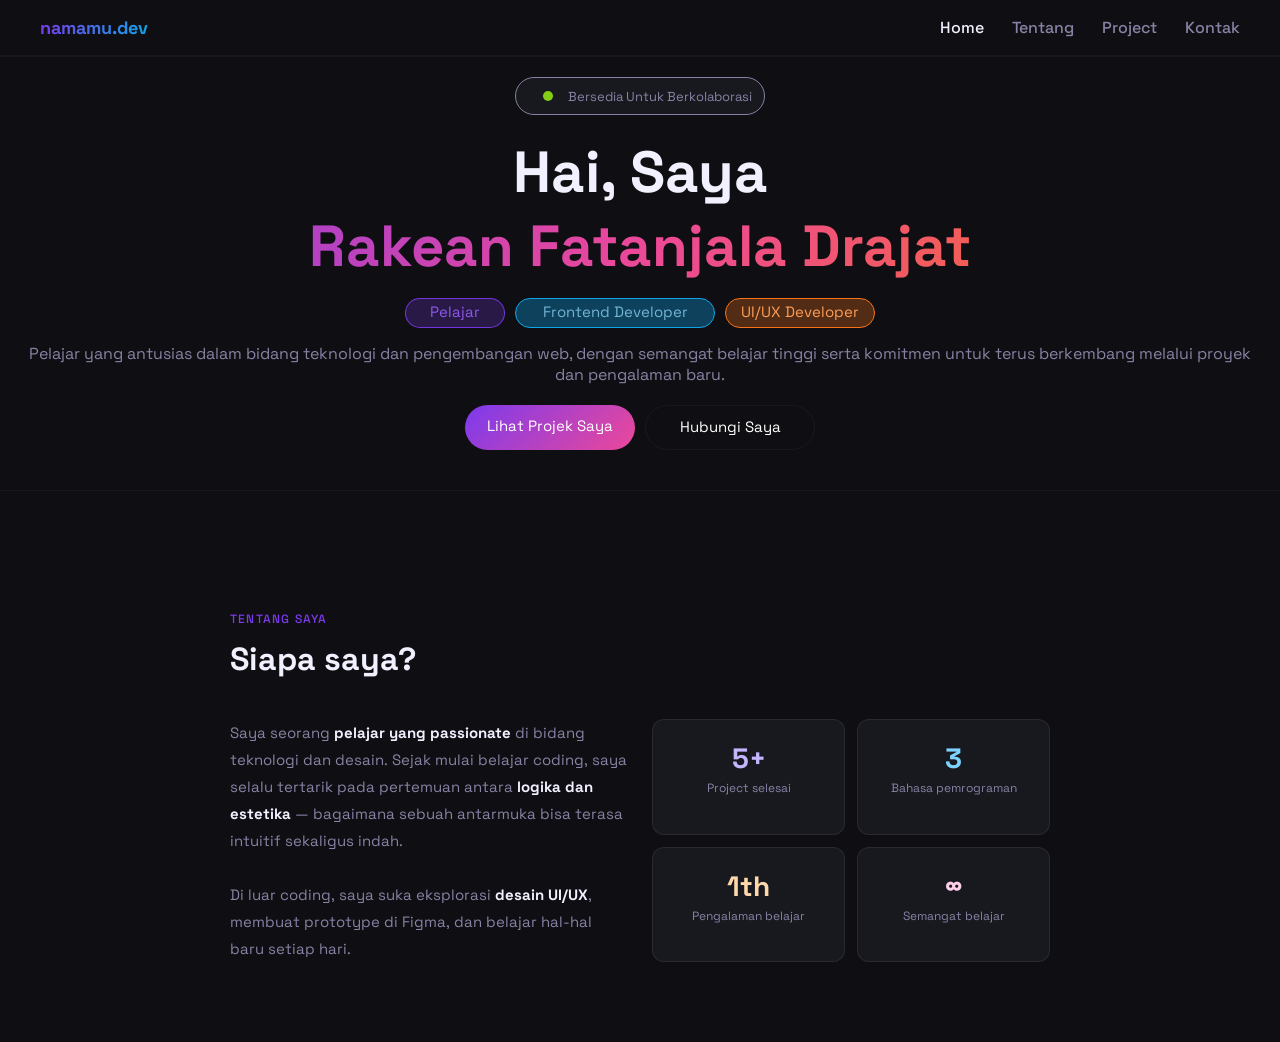
==== index.html @ 4afec4e1 "Rename home.html to index.html" ====
<!DOCTYPE html>
<html lang="en">
<head>
    <link rel="stylesheet" href="styles.css">
    <title>Portofolio</title>
</head>
<script>
  document.querySelectorAll('.item').forEach(link => {
    link.addEventListener('click', function(e) {
      e.preventDefault();
      const target = this.href;

      document.body.style.opacity = '0';
      document.body.style.transform = 'translateY(10px)';
      document.body.style.transition = 'opacity 0.3s ease, transform 0.3s ease';

      setTimeout(() => {
        window.location.href = target;
      }, 300);
    });
  });
</script>
<body>
    <nav class="nav">
        <a class="nav-logo" href="#">namamu.dev</a>
        <div style="display:flex; gap:28px;">
            <a href="home.html" class="item active">Home</a>
            <a class="item " href="About.html">Tentang</a>
            <a class="item " href="Project.html">Project</a>
            <a class="item " href="Kontak.html">Kontak</a>
        </div>
    </nav>
    <div class="Container Center">
        <div class="circle"></div>
        <p class="Text">Bersedia Untuk Berkolaborasi</p>
    </div>

    <h1>Hai, Saya</h1>
    <h1 class="Top Gradasi">Rakean Fatanjala Drajat</h1>

    <div class="navi">
        <div class="bar pelajar">Pelajar</div>
        <div class="bar front">Frontend Developer</div>
        <div class="bar ui">UI/UX Developer</div>
    </div>

    <p class="aboutme">Pelajar yang antusias dalam bidang teknologi dan pengembangan web, dengan semangat belajar tinggi serta komitmen untuk terus berkembang melalui proyek dan pengalaman baru.</p>

    <div class="about">
        <a href="Project.html" class="projek">Lihat Projek Saya</a>
        <a href="Kontak.html" class="hub">Hubungi Saya</a>
    </div>
    <hr class="divider">

    <section id="about">
  <p class="section-label">Tentang Saya</p>
  <h2 class="section-title">Siapa saya?</h2>

  <div class="about-grid">
    <div class="about-text">
      <p>Saya seorang <strong>pelajar yang passionate</strong> di bidang teknologi dan desain. Sejak mulai belajar coding, saya selalu tertarik pada pertemuan antara <strong>logika dan estetika</strong> — bagaimana sebuah antarmuka bisa terasa intuitif sekaligus indah.</p>
      <br>
      <p>Di luar coding, saya suka eksplorasi <strong>desain UI/UX</strong>, membuat prototype di Figma, dan belajar hal-hal baru setiap hari.</p>
    </div>

    <div class="about-stats">
      <div class="stat-card"><div class="stat-num" style="color:#C4B5FD;">5+</div><div class="stat-label">Project selesai</div></div>
      <div class="stat-card"><div class="stat-num" style="color:#7DD3FC;">3</div><div class="stat-label">Bahasa pemrograman</div></div>
      <div class="stat-card"><div class="stat-num" style="color:#FED7AA;">1th</div><div class="stat-label">Pengalaman belajar</div></div>
      <div class="stat-card"><div class="stat-num" style="color:#FBCFE8;">∞</div><div class="stat-label">Semangat belajar</div></div>
    </div>
  </div>
</section>
</body>
</html>
---- styles.css ----
@import url('https://fonts.googleapis.com/css2?family=Space+Grotesk:wght@400;700&display=swap');

* {
  margin: 0;
  padding: 0;
  box-sizing: border-box;
}

body {
    background-color: #0F0F13;
    font-family: 'Space Grotesk', sans-serif;
}

/* animasi fade out saat keluar */
body {
    animation: fadeIn 0.4s ease;
}

@keyframes fadeIn {
    from {
        opacity: 0;
        transform: translateY(10px);
    }
    to {
        opacity: 1;
        transform: translateY(0);
    }
}

::-webkit-scrollbar {
    width: 6px;
}

::-webkit-scrollbar-track {
    background: #0F0F13;
}

::-webkit-scrollbar-thumb {
    background: #8882A4;
    border-radius: 99px;
}

::-webkit-scrollbar-thumb:hover {
    background: #7C3AED;
}

.nav {
  padding: 16px 40px;
  display: flex;
  justify-content: space-between;
  align-items: center;
  gap: 20px;
  border-bottom: 2px solid #18181F;
}

.nav-logo {
  color: #F1F0FF;
  font-weight: 700;
  font-size: 18px;
  text-decoration: none;

  background: linear-gradient(100deg, #7C3AED , #0EA5E9);
    -webkit-background-clip: text;
    -webkit-text-fill-color: transparent;
}

.item {
  color: #8882A4;
  font-weight: 500;
  text-decoration: none; 
  transition: all 1s ease;
}

.item:hover {
  color: #F1F0FF;
}

.item.active{
    color: #F1F0FF;
}

/* UI HOME */
.Container{
    margin: 20px auto;

    display: flex;
    justify-content: center;
    align-items: center;
    text-align: center;

    background-color: #18181F;
    border: 1px solid #8882A4;
    border-radius: 20px;
    width: 250px;
    height: 38px;

}

.Text{
    color: #8882A4;
    font-size: 13px;
}

.circle{
    margin-left: 15px;
    margin-right: 15px;
    width: 10px;
    height: 10px;
    border-radius: 100%;
    background-color: #84CC16;
    animation: kedap-kedip 1s ease-in-out infinite;
}

@keyframes kedap-kedip {
    0%, 100%{
        background-color: #5b8d0f88;
    }
    50%{
        background-color: #84CC16;
    }
}

h1{
    text-align: center;
    color: #F1F0FF;
    font-size: 58px;
    font-weight: 700;
}

.Gradasi {
    font-weight: 700;
    text-transform: capitalize;

    background: linear-gradient(120deg, #7C3AED , #EC4899, #F97316);
    -webkit-background-clip: text;
    -webkit-text-fill-color: transparent;
}

.navi{
    display: flex;
    justify-content: center;
    align-items: center;
    gap: 10px;
    margin-top: 15px;

    font-size: 15px;
}

.pelajar{
    border-radius: 15px;
    background-color: #7c3aed3d;
    border: 1px solid #7c3aedec;
    height: 30px;
    width: 100px;
    color: #965ef7ec;
    text-align: center;
    padding-top: 3px;
}

.front{
    border-radius: 15px;
    background-color: #0ea4e956;
    border: 1px solid #0EA5E9;
    height: 30px;
    width: 200px;
    color: #72b5d4;
    text-align: center;
    padding-top: 3px;
}

.ui{
    border-radius: 15px;
    background-color: #f9741649;
    border: 1px solid #F97316;
    height: 30px;
    width: 150px;
    color: #ff9d57;
    text-align: center;
    padding-top: 3px;
}

.aboutme{
    margin: 15px;
    text-align: center;
    color: #8882A4;
}

.about{
    display: flex;
    justify-content: center;
    align-items: center;
    gap: 10px;
    margin-top: 20px;

    font-size: 15px;
}

.hub{
    text-decoration: none;
    border-radius: 30px;
    border: 1px solid #18181F;
    height: 45px;
    width: 170px;
    padding-top: 11px;
    text-align: center;
    color: white;
    transition: all 0.4s ease;
}

.projek{
    text-decoration: none;
    border-radius: 30px;
    background: linear-gradient(135deg, #7C3AED , #EC4899);
    height: 45px;
    width: 170px;
    padding-top: 11px;
    text-align: center;
    color: white;
    transition: all 0.4s ease;
}

.projek:hover{
    transform: translateY(-5px);
    background: linear-gradient(135deg, #7c3aeda2 , #ec489aa6);
}

.hub:hover{
    transform: translateY(-5px);
    background-color: #1f1f24bd;
}

/* Bagian bawah */

.divider {
    border: none;
    border-top: 1px solid #18181F;
    margin: 40px 0;
}

#about {
  padding: 80px 40px;
  max-width: 900px;
  margin: 0 auto;
}

.section-label {
  font-size: 12px;
  font-weight: 500;
  letter-spacing: 0.1em;
  text-transform: uppercase;
  color: #7C3AED;
  margin-bottom: 12px;
}

.section-title {
  font-size: 32px;
  font-weight: 700;
  color: #F1F0FF;
  margin-bottom: 40px;
}

.about-grid {
  display: grid;
  grid-template-columns: 1fr 1fr;
  gap: 24px;
}

.about-text {
  font-size: 15px;
  color: #8882A4;
  line-height: 1.8;
}

.about-text strong { color: #F1F0FF; }

.about-stats {
  display: grid;
  grid-template-columns: 1fr 1fr;
  gap: 12px;
}

.stat-card {
  background: #18181F;
  border: 0.5px solid rgba(255,255,255,0.08);
  border-radius: 12px;
  padding: 20px;
  text-align: center;
}

.stat-num {
  font-size: 28px;
  font-weight: 700;
}

.stat-label {
  font-size: 12px;
  color: #8882A4;
  margin-top: 4px;
}
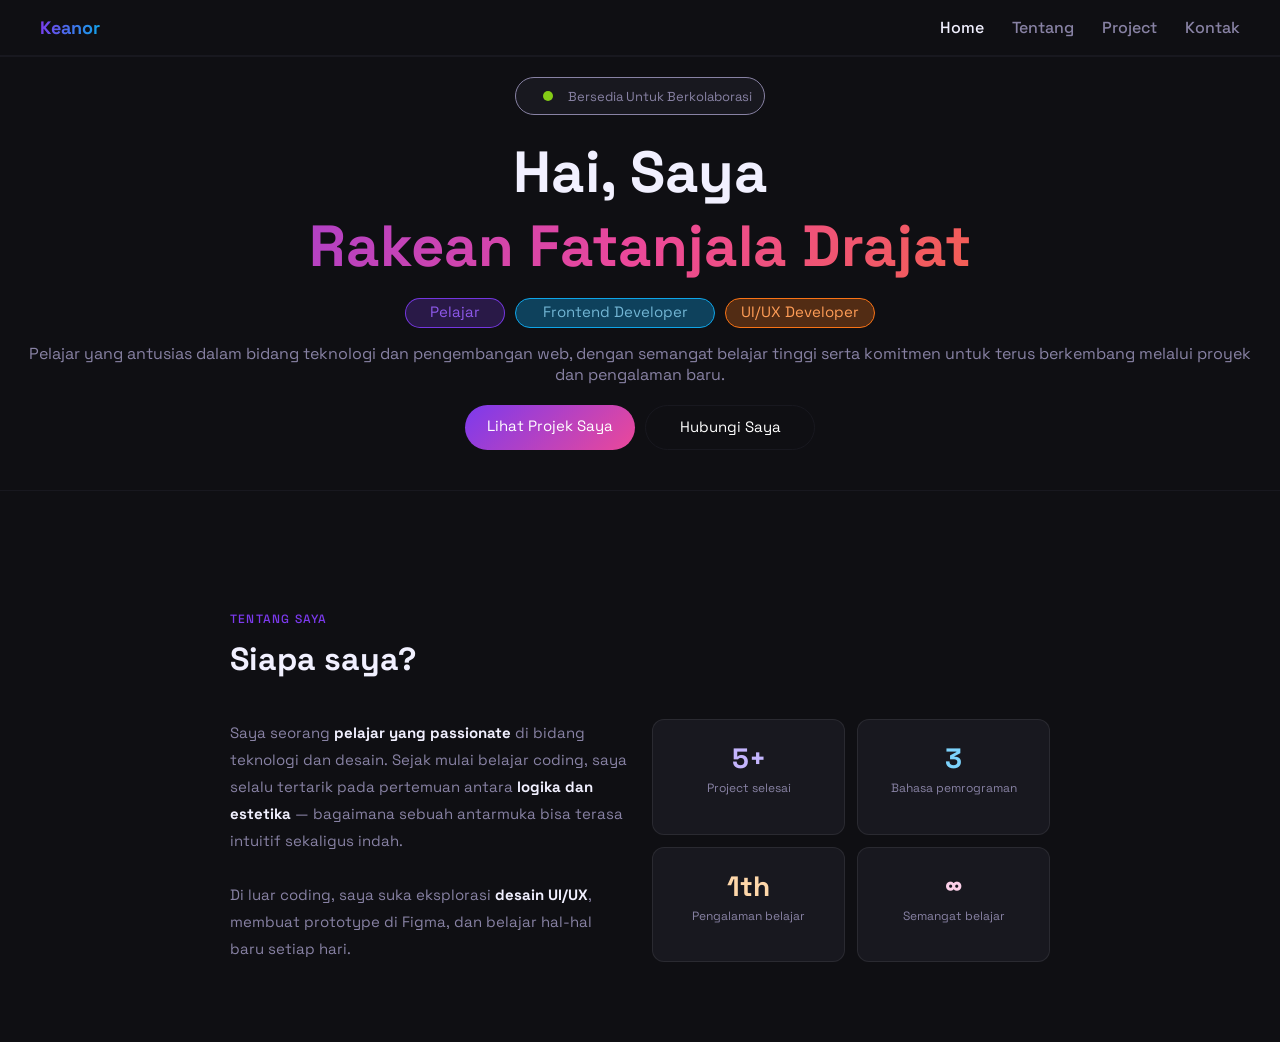
==== commit a8b33c80: "Add files via upload" ====
--- a/index.html
+++ b/index.html
@@ -22,9 +22,9 @@
 </script>
 <body>
     <nav class="nav">
-        <a class="nav-logo" href="#">namamu.dev</a>
+        <a class="nav-logo" href="index.html">Keanor</a>
         <div style="display:flex; gap:28px;">
-            <a href="home.html" class="item active">Home</a>
+            <a href="index.html" class="item active">Home</a>
             <a class="item " href="About.html">Tentang</a>
             <a class="item " href="Project.html">Project</a>
             <a class="item " href="Kontak.html">Kontak</a>
@@ -72,4 +72,4 @@
   </div>
 </section>
 </body>
-</html>
+</html>
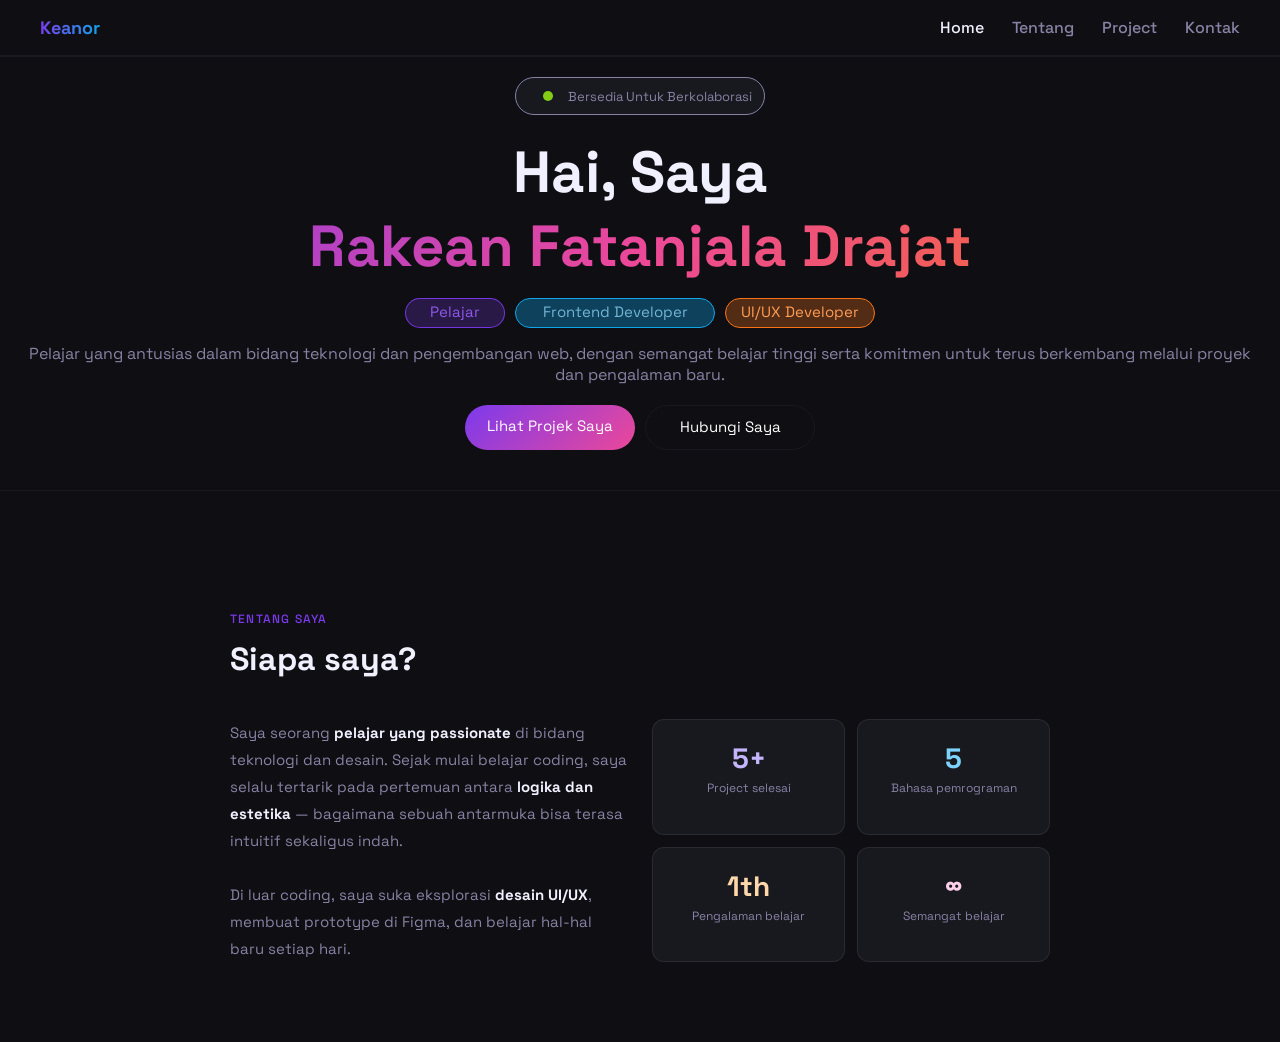
==== commit 60ee2dd8: "Add files via upload" ====
--- a/index.html
+++ b/index.html
@@ -65,7 +65,7 @@
 
     <div class="about-stats">
       <div class="stat-card"><div class="stat-num" style="color:#C4B5FD;">5+</div><div class="stat-label">Project selesai</div></div>
-      <div class="stat-card"><div class="stat-num" style="color:#7DD3FC;">3</div><div class="stat-label">Bahasa pemrograman</div></div>
+      <div class="stat-card"><div class="stat-num" style="color:#7DD3FC;">5</div><div class="stat-label">Bahasa pemrograman</div></div>
       <div class="stat-card"><div class="stat-num" style="color:#FED7AA;">1th</div><div class="stat-label">Pengalaman belajar</div></div>
       <div class="stat-card"><div class="stat-num" style="color:#FBCFE8;">∞</div><div class="stat-label">Semangat belajar</div></div>
     </div>
--- a/styles.css
+++ b/styles.css
@@ -296,4 +296,6 @@
   font-size: 12px;
   color: #8882A4;
   margin-top: 4px;
-}+}
+
+/* Project */
